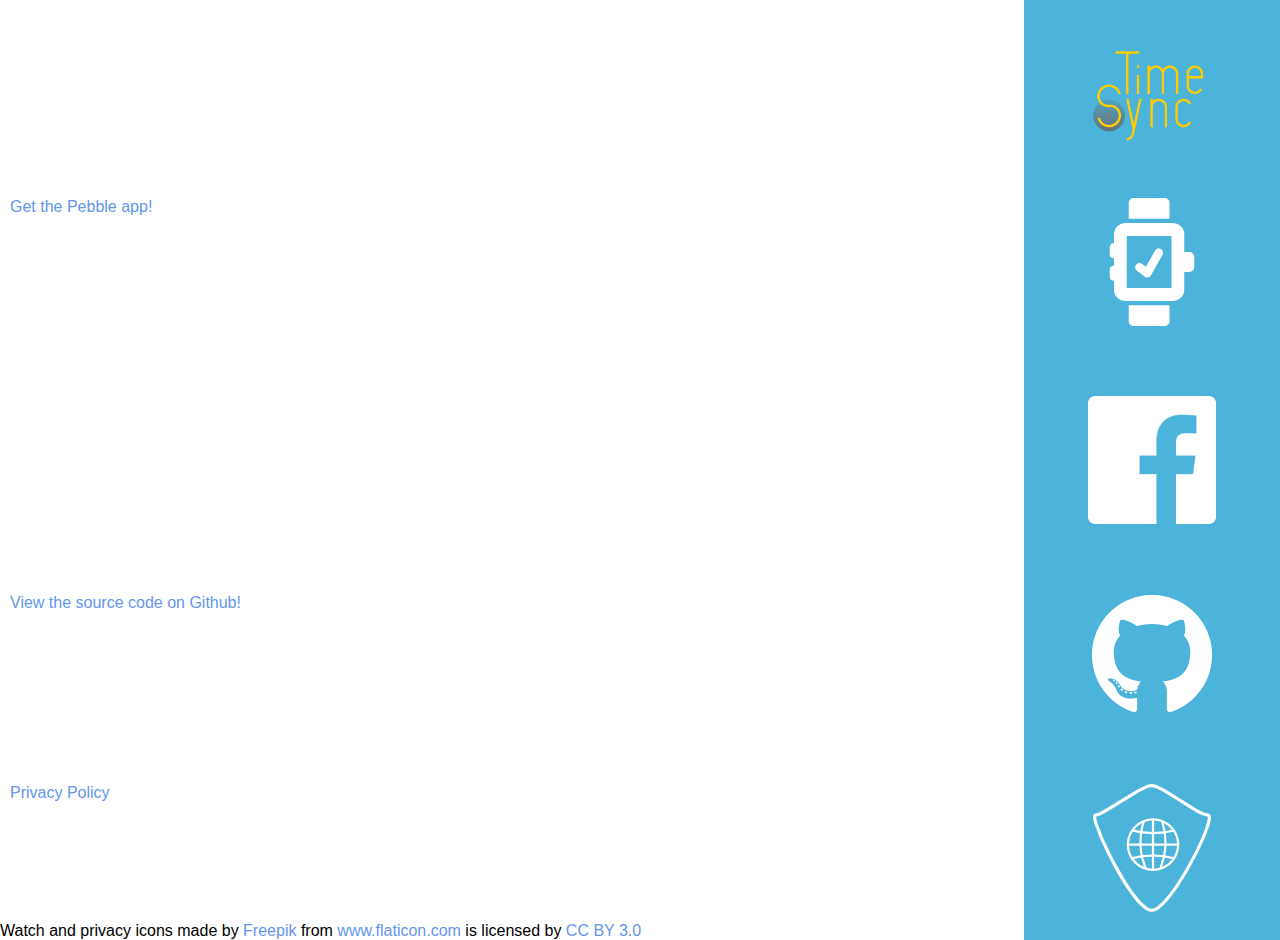
==== GAE/templates/index.html @ fa6ff8ce "Initial site landing page and privacy policy" ====
<!DOCTYPE html>
<html>
  <head>
    <meta charset="utf-8">
    <title>Time Sync</title>
    <link rel='stylesheet' type='text/css' href='resources/css/main.css'>
  </head>
  <body>
    <div class="container">
      <div class="main"></div>
      <div class="side"></div>
      <div class="row">
        <div class="cell"></div>
        <div class="cell">
          <div class="centre">
            <img src="resources/images/timeline_icon.png"/>
          </div>
        </div>
      </div>
      <div class="row">
        <div class="cell">
          <p><a href="#">Get the Pebble app!</a></p>
        </div>
        <div class="cell">
          <div class="centre">
            <img src="resources/images/watch.png"/>
          </div>
        </div>
      </div>
      <div class="row">
        <div class="cell">
        </div>
        <div class="cell">
        </div>
      </div>
      <div class="row">
        <div class="cell">
        </div>
        <div class="cell">
          <div class="centre">
            <img src="resources/images/fb_logo.png"/>
          </div>
        </div>
      </div>
      <div class="row">
        <div class="cell">
        </div>
        <div class="cell">
        </div>
      </div>
      <div class="row">
        <div class="cell">
          <p><a href="https://github.com/DanForever/TimeSync">View the source code on Github!</a></p>
        </div>
        <div class="cell">
          <div class="centre">
            <img src="resources/images/github.png"/>
          </div>
        </div>
      </div>
      <div class="row">
        <div class="cell">
        </div>
        <div class="cell">
        </div>
      </div>
      <div class="row">
        <div class="cell">
          <p><a href="privacy-policy/">Privacy Policy</a></p>
        </div>
        <div class="cell">
          <div class="centre">
            <img src="resources/images/privacy.png"/>
          </div>
        </div>
      </div>
      <div class="row-last">
        <div class="cell">
          Watch and privacy icons made by <a href="http://www.freepik.com" title="Freepik">Freepik</a> from <a href="http://www.flaticon.com" title="Flaticon">www.flaticon.com</a>             is licensed by <a href="http://creativecommons.org/licenses/by/3.0/" title="Creative Commons BY 3.0">CC BY 3.0</a>
        </div>
        <div class="cell">
        </div>
      </div>
    </div>
  </body>
</html>
---- GAE/templates/resources/css/main.css ----
@import url(../fonts/pfdindisplaypro-regular.woff);
@import url(../fonts/ptsans-regular.woff);

html, body
{
  height: 100%;
  font-family: 'PF DinDisplay Pro', sans-serif;
  font-weight: 300;
  margin: 0px;
}

a
{
  text-decoration: none;
  color:cornflowerblue;
}

a:hover
{
  color:deepskyblue;
}

p
{
  margin-top: 0px;
}

.container
{
  display: table;
  height: 100%;
  width: 100%;
}

.container .main
{
  display: table-column;
}

.container .side
{
  display: table-column;
  background-color: #4cb4db;
  width: 20%;
}

.centre
{
  width: 100%;
}

.centre img
{
  display: block;
  margin: auto;
}

.container .row, .container .row-last
{
  display: table-row;
}

.container .row .cell
{
  height: 30px;
  padding: 10px;
}

.container .row .cell
{
  display: table-cell;
  vertical-align: top;
}

.container .row-last .cell
{
  display: table-cell;
  vertical-align: bottom;
}
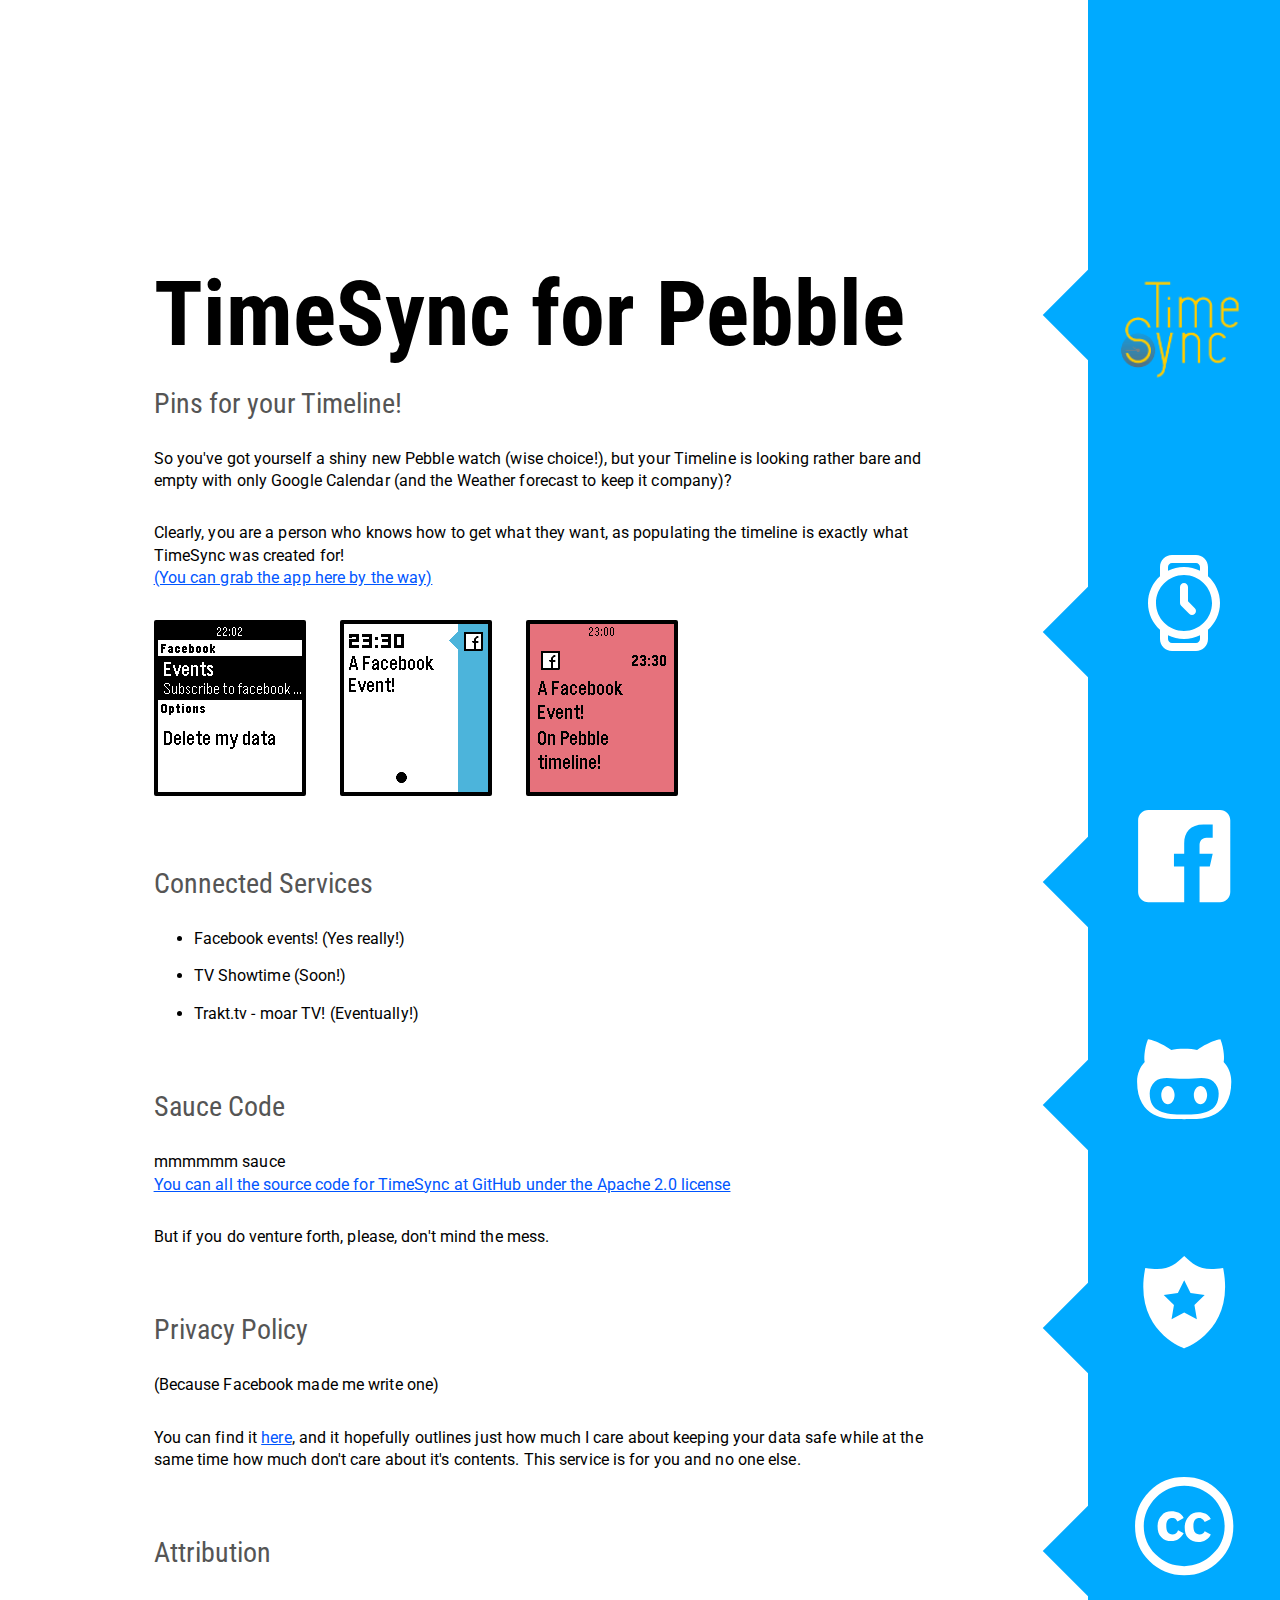
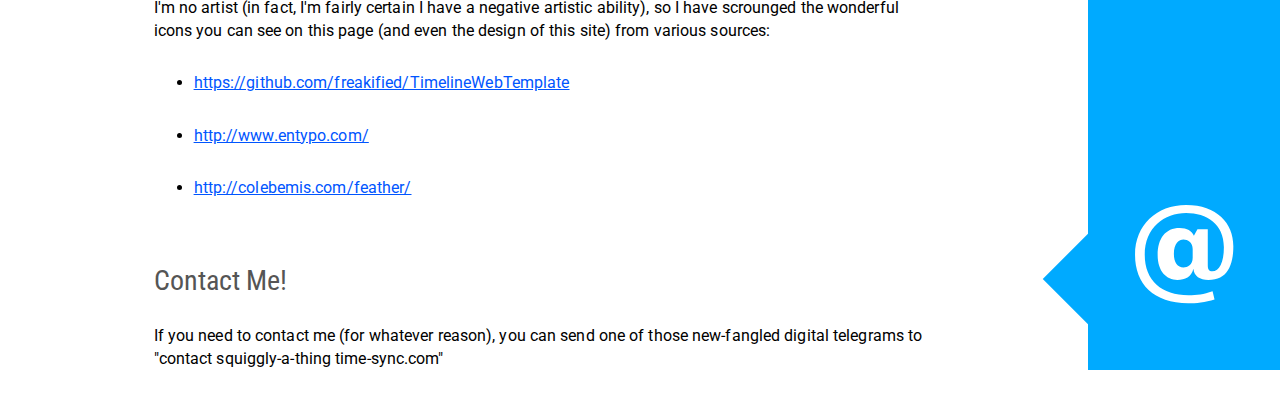
==== commit ef1907f7: "Updated the website to use freakified's TimelineWebTemplate" ====
--- a/GAE/templates/index.html
+++ b/GAE/templates/index.html
@@ -1,86 +1,97 @@
 <!DOCTYPE html>
 <html>
   <head>
-    <meta charset="utf-8">
-    <title>Time Sync</title>
-    <link rel='stylesheet' type='text/css' href='resources/css/main.css'>
+    <meta name="generator" content="HTML Tidy for HTML5 (experimental) for Windows https://github.com/w3c/tidy-html5/tree/c63cc39" />
+    <meta charset="utf-8" />
+    <title>TimeSync</title>
+    <link href='https://fonts.googleapis.com/css?family=Roboto+Condensed:400,700|Roboto:400,700,400italic,700italic' rel='stylesheet' type='text/css' />
+    <link rel='stylesheet' type='text/css' href='resources/css/style.css' />
+    <link rel='stylesheet' type='text/css' href='resources/css/animations.css' />
+    <script src="resources/js/jquery.js"></script>
+    <script src="resources/js/svg.js"></script>
+    <meta name="viewport" content="width=device-width, initial-scale=1.0" />
   </head>
   <body>
-    <div class="container">
-      <div class="main"></div>
-      <div class="side"></div>
-      <div class="row">
-        <div class="cell"></div>
-        <div class="cell">
-          <div class="centre">
-            <img src="resources/images/timeline_icon.png"/>
-          </div>
-        </div>
-      </div>
-      <div class="row">
-        <div class="cell">
-          <p><a href="#">Get the Pebble app!</a></p>
-        </div>
-        <div class="cell">
-          <div class="centre">
-            <img src="resources/images/watch.png"/>
-          </div>
-        </div>
-      </div>
-      <div class="row">
-        <div class="cell">
-        </div>
-        <div class="cell">
-        </div>
-      </div>
-      <div class="row">
-        <div class="cell">
-        </div>
-        <div class="cell">
-          <div class="centre">
-            <img src="resources/images/fb_logo.png"/>
-          </div>
-        </div>
-      </div>
-      <div class="row">
-        <div class="cell">
-        </div>
-        <div class="cell">
-        </div>
-      </div>
-      <div class="row">
-        <div class="cell">
-          <p><a href="https://github.com/DanForever/TimeSync">View the source code on Github!</a></p>
-        </div>
-        <div class="cell">
-          <div class="centre">
-            <img src="resources/images/github.png"/>
-          </div>
-        </div>
-      </div>
-      <div class="row">
-        <div class="cell">
-        </div>
-        <div class="cell">
-        </div>
-      </div>
-      <div class="row">
-        <div class="cell">
-          <p><a href="privacy-policy/">Privacy Policy</a></p>
-        </div>
-        <div class="cell">
-          <div class="centre">
-            <img src="resources/images/privacy.png"/>
-          </div>
-        </div>
-      </div>
-      <div class="row-last">
-        <div class="cell">
-          Watch and privacy icons made by <a href="http://www.freepik.com" title="Freepik">Freepik</a> from <a href="http://www.flaticon.com" title="Flaticon">www.flaticon.com</a>             is licensed by <a href="http://creativecommons.org/licenses/by/3.0/" title="Creative Commons BY 3.0">CC BY 3.0</a>
-        </div>
-        <div class="cell">
-        </div>
-      </div>
+    <div class="pin">
+      <img src="resources/images/timeline_icon.png" />
     </div>
+    <h1>TimeSync for Pebble</h1>
+    <h2>Pins for your Timeline!</h2>
+    <p>So you&#39;ve got yourself a shiny new Pebble watch (wise choice!), but your Timeline is looking rather bare and empty with only Google Calendar (and the Weather forecast to keep it company)?</p>
+    <p>Clearly, you are a person who knows how to get what they want, as populating the timeline is exactly what TimeSync was created for!
+    <br />
+    <a href="https://apps.getpebble.com/en_US/application/56009847ce8997bbc9000007">(You can grab the app here by the way)</a></p>
+    <div class="pin">
+      <a href="https://apps.getpebble.com/en_US/application/56009847ce8997bbc9000007">
+        <img class="svg" src="resources/images/feather/watch.svg" />
+      </a>
+    </div>
+    <p>
+    <img class="screenshot" width="144" height="168" src="resources/images/screenshots/1.png" alt="The TimeSync app itself" /> 
+    <img class="screenshot" width="144" height="168" src="resources/images/screenshots/2.png" alt="A Pin Generated by TimeSync" /> 
+    <img class="screenshot" width="144" height="168" src="resources/images/screenshots/3.png" alt="A more detailed view of the pin" /></p>
+    <br />
+    <br />
+    <div class="pin entypo">
+      <img class="svg" src="resources/images/entypo/facebook.svg" />
+    </div>
+    <h2>Connected Services</h2>
+    <ul>
+      <li>Facebook events! (Yes really!)</li>
+      <li>TV Showtime (Soon!)</li>
+      <li>Trakt.tv - moar TV! (Eventually!)</li>
+    </ul>
+    <br />
+    <br />
+    <div class="pin entypo">
+      <a href="https://github.com/DanForever/TimeSync">
+        <img class="svg" src="resources/images/entypo/github.svg" />
+      </a>
+    </div>
+    <h2>Sauce Code</h2>
+    <p>mmmmmm sauce
+    <br />
+    <a href="https://github.com/DanForever/TimeSync">You can all the source code for TimeSync at GitHub under the Apache 2.0 license</a></p>
+    <p>But if you do venture forth, please, don&#39;t mind the mess.</p>
+    <br />
+    <br />
+    <div class="pin entypo">
+      <a href="privacy-policy/">
+        <img class="svg" src="resources/images/entypo/shield.svg" />
+      </a>
+    </div>
+    <h2>Privacy Policy</h2>
+    <p>(Because Facebook made me write one)</p>
+    <p>You can find it 
+    <a href="privacy-policy/">here</a>, and it hopefully outlines just how much I care about keeping your data safe while at the same time how much don&#39;t care about it&#39;s contents. This service is for you and no one else.</p>
+    <br />
+    <br />
+    <div class="pin entypo">
+      <img class="svg" src="resources/images/entypo/creative-commons.svg" />
+    </div>
+    <h2>Attribution</h2>
+    <p>I&#39;m no artist (in fact, I&#39;m fairly certain I have a negative artistic ability), so I have scrounged the wonderful icons you can see on this page (and even the design of this site) from various sources:</p>
+    <ul>
+      <li>
+        <a href="https://github.com/freakified/TimelineWebTemplate">https://github.com/freakified/TimelineWebTemplate</a>
+      </li>
+    </ul>
+    <ul>
+      <li>
+        <a href="http://www.entypo.com/">http://www.entypo.com/</a>
+      </li>
+    </ul>
+    <ul>
+      <li>
+        <a href="http://colebemis.com/feather/">http://colebemis.com/feather/</a>
+      </li>
+    </ul>
+    <br />
+    <br />
+    <div class="pin entypo">
+      <img class="svg" src="resources/images/entypo/email.svg" />
+    </div>
+    <h2>Contact Me!</h2>
+    <p>If you need to contact me (for whatever reason), you can send one of those new-fangled digital telegrams to &quot;contact squiggly-a-thing time-sync.com&quot;</p>
   </body>
 </html>
--- a/GAE/templates/resources/css/style.css
+++ b/GAE/templates/resources/css/style.css
@@ -0,0 +1,134 @@
+body {
+  font-family: Roboto, Helvetica, Arial, sans-serif;
+  font-weight: normal;
+  margin: 0;
+  width: 100%;
+  height: 100%;
+  min-height: 100vh;
+  position: relative;
+  box-sizing: border-box;
+  border-right: 15vw solid #00AAFF;
+  padding: 0 12vw;
+  overflow-x: hidden;
+}
+
+@media (max-width: 1000px) {
+  body {
+    padding: 0 10vw;
+  }
+}
+
+@media (max-width: 640px) {
+  body {
+    padding: 0 5vw;
+  }
+}
+
+/* headings */
+
+h1, h2, h3, h4, h5, h6, p, blockquote, pre, ul, ol, dl, figure {
+  margin-bottom: 30px;
+  margin-top: 0;
+}
+
+h1, h2, h3, h4, h5, h6 {
+  font-family: "Roboto Condensed";
+  font-weight: 700;
+  line-height: 1;
+}
+
+h1 {
+  font-weight: 700;
+  /*font-size: 76px;*/
+  font-size: 7vw;
+}
+
+h2 {
+  font-size: 28px;
+  font-weight: 400;
+  color: #555555;
+}
+
+/* timeline "pin" styles */
+
+.pin {
+  position: absolute;
+  margin: -6vw 0 -6vw 0;
+  width: 15vw;
+  right: -15vw;
+  border-top: 12px solid transparent;
+  z-index: 1;
+  text-align: center;
+  background-color: #00AAFF;
+}
+
+svg path {
+  fill: white !important;
+}
+
+.entypo svg {
+	width: 8vw;
+}
+
+.pin > img {
+  width: 12vw;
+}
+
+.pin::after {
+  content: '';
+  position: absolute;
+  left: -2.5vw;
+  z-index: -1;
+  top: 3.5vw;
+  width: 5vw;
+  height: 5vw;
+  background-color: #00AAFF;
+  -webkit-transform: rotate(45deg);
+  transform: rotate(45deg);
+}
+
+/* paragraph text */
+p, blockquote, pre, ul, ol, li, dl, figure {
+  letter-spacing: 0.1px;
+  line-height: 1.4;
+}
+
+.screenshot {
+  border: 4px solid black;
+  border-radius: 2px;
+  margin-right: 30px;
+}
+
+li {
+  margin-bottom: 15px;
+}
+
+/* links */
+a:link {
+  color: #0055FF; /* GColorBlueMoon */
+}
+
+a:visited {
+  color: #5555AA; /* GColorLiberty */
+}
+
+/* code */
+code {
+  font-family: Consolas, Menlo, Monaco, monospace;
+  display: block;
+  white-space: pre-line;
+  padding: 10px;
+  border: 2px solid #AAAAAA;
+  border-radius: 3px;
+  margin: 15px 0;
+}
+
+/* special styles for the first pin and title */
+h1:first-of-type {
+  padding-top: 30vh;
+}
+
+.pin:first-of-type {
+  top: calc(30vh + 3.5vw);
+  border-top: 0 none;
+}
--- a/GAE/templates/resources/css/animations.css
+++ b/GAE/templates/resources/css/animations.css
@@ -0,0 +1,73 @@
+
+/* timeline introduction animation */
+body:after {
+  content: '';
+  position: absolute;
+  top: 0;
+  right: 0;
+  height: 100vh;
+  background-color: #00AAFF;
+  -webkit-animation-iteration-count: 1;
+          animation-iteration-count: 1;
+  -webkit-animation-duration: .5s;
+          animation-duration: .5s;
+  -webkit-animation-name: timeline_intro;
+          animation-name: timeline_intro;
+}
+
+@-webkit-keyframes timeline_intro {
+  0%, 30% {
+    width: 100%;
+  }
+  100% {
+    width: 0;
+  }
+}
+
+@keyframes timeline_intro {
+  0%, 30% {
+    width: 100%;
+  }
+  100% {
+    width: 0;
+  }
+}
+
+/* content introduction animation */
+
+body > * {
+  -webkit-animation-iteration-count: 1;
+          animation-iteration-count: 1;
+  -webkit-animation-duration: 1s;
+          animation-duration: 1s;
+  -webkit-animation-fill-mode: forwards;
+          animation-fill-mode: forwards;
+  -webkit-animation-name: content_intro;
+          animation-name: content_intro;
+}
+
+@-webkit-keyframes content_intro {
+  0%, 50% {
+    opacity: 0;
+    -webkit-transform: translateY(100px);
+            transform: translateY(100px);
+  }
+  100% {
+    opacity: 1;
+    -webkit-transform: translateY(0);
+            transform: translateY(0);
+  }
+}
+
+@keyframes content_intro {
+  0%, 50% {
+    opacity: 0;
+    -webkit-transform: translateY(100px);
+            transform: translateY(100px);
+  }
+  100% {
+    opacity: 1;
+    -webkit-transform: translateY(0);
+            transform: translateY(0);
+  }
+}
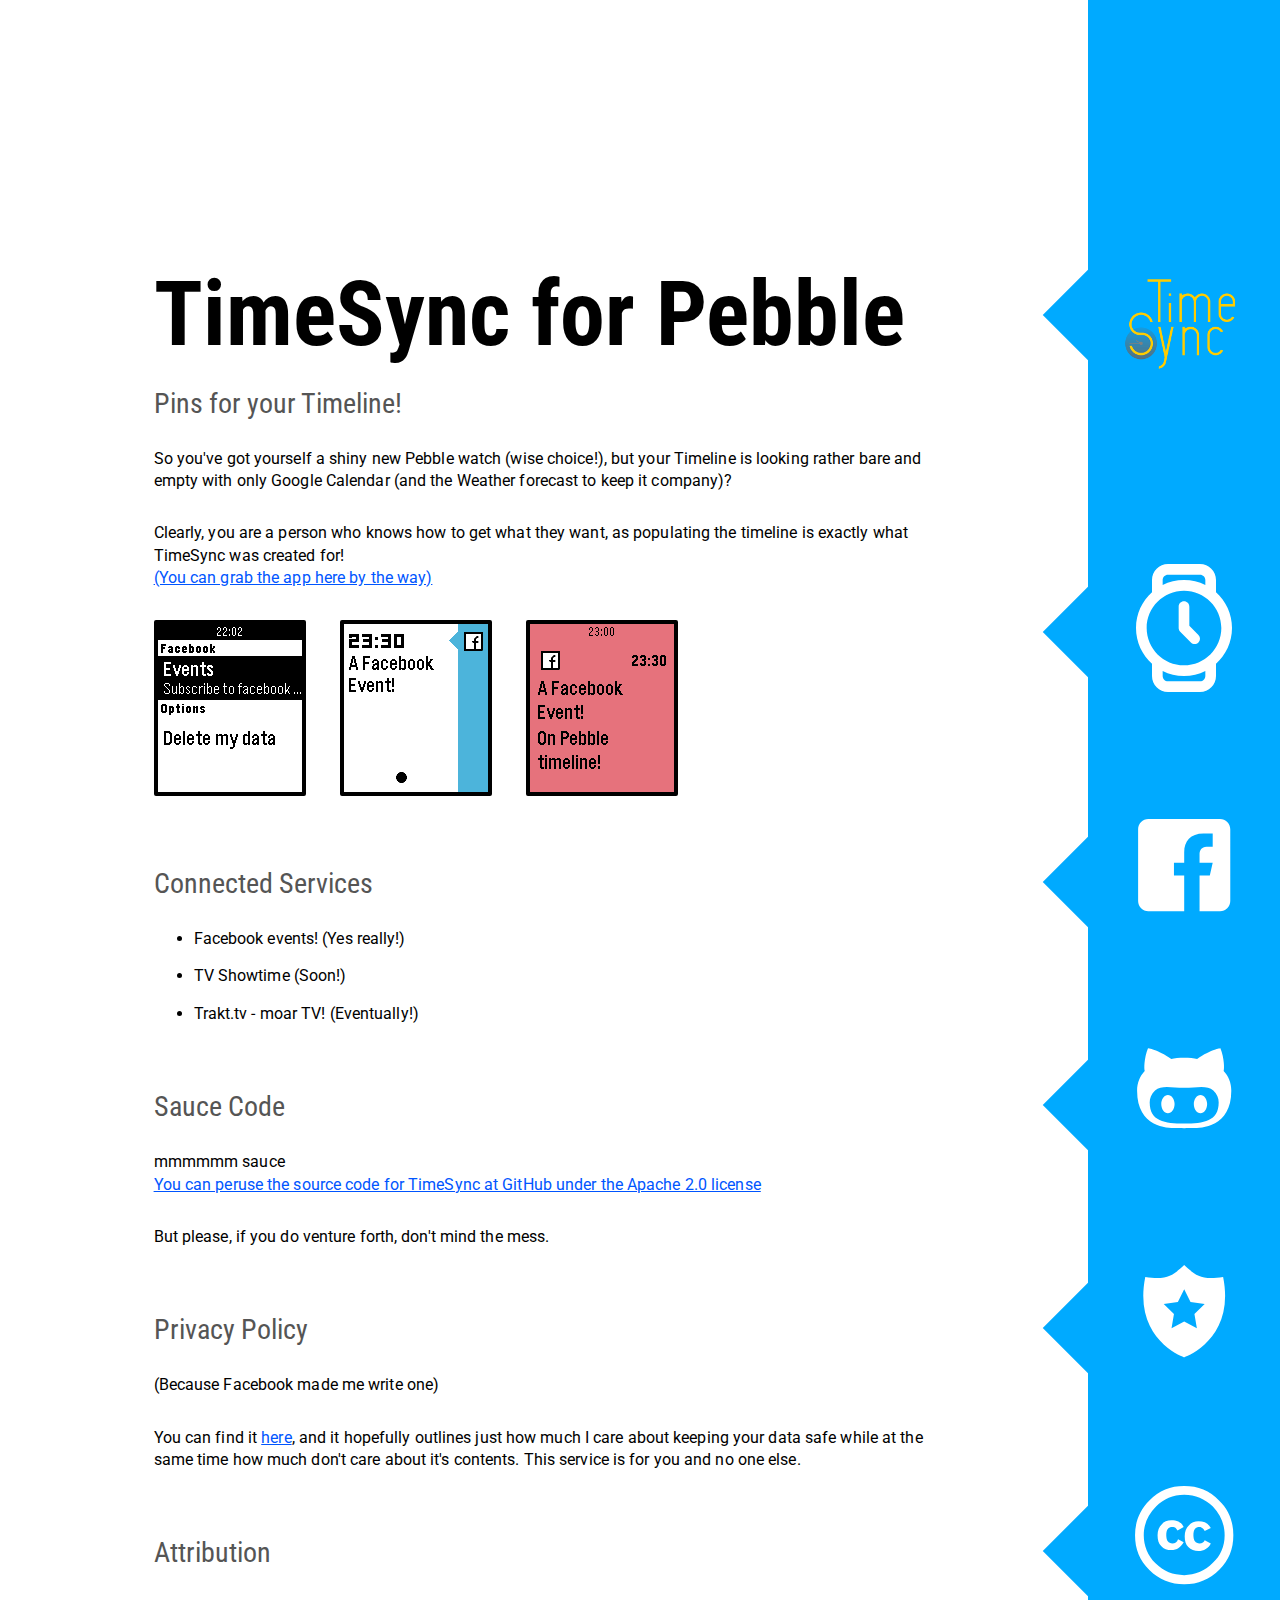
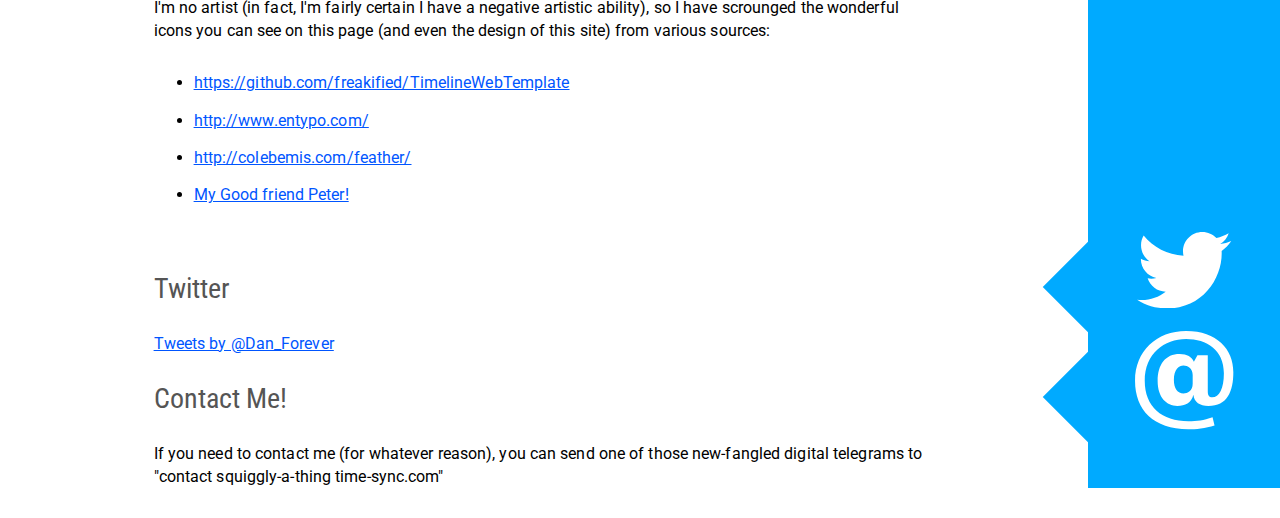
==== commit 6af177e4: "Fixes to the website" ====
--- a/GAE/templates/index.html
+++ b/GAE/templates/index.html
@@ -21,7 +21,7 @@
     <p>Clearly, you are a person who knows how to get what they want, as populating the timeline is exactly what TimeSync was created for!
     <br />
     <a href="https://apps.getpebble.com/en_US/application/56009847ce8997bbc9000007">(You can grab the app here by the way)</a></p>
-    <div class="pin">
+    <div class="pin feather">
       <a href="https://apps.getpebble.com/en_US/application/56009847ce8997bbc9000007">
         <img class="svg" src="resources/images/feather/watch.svg" />
       </a>
@@ -51,8 +51,8 @@
     <h2>Sauce Code</h2>
     <p>mmmmmm sauce
     <br />
-    <a href="https://github.com/DanForever/TimeSync">You can all the source code for TimeSync at GitHub under the Apache 2.0 license</a></p>
-    <p>But if you do venture forth, please, don&#39;t mind the mess.</p>
+    <a href="https://github.com/DanForever/TimeSync">You can peruse the source code for TimeSync at GitHub under the Apache 2.0 license</a></p>
+    <p>But please, if you do venture forth, don&#39;t mind the mess.</p>
     <br />
     <br />
     <div class="pin entypo">
@@ -75,19 +75,28 @@
       <li>
         <a href="https://github.com/freakified/TimelineWebTemplate">https://github.com/freakified/TimelineWebTemplate</a>
       </li>
-    </ul>
-    <ul>
       <li>
         <a href="http://www.entypo.com/">http://www.entypo.com/</a>
       </li>
-    </ul>
-    <ul>
       <li>
         <a href="http://colebemis.com/feather/">http://colebemis.com/feather/</a>
+      </li>
+      <li>
+        <a href="https://twitter.com/peetdesign">My Good friend Peter!</a>
       </li>
     </ul>
     <br />
     <br />
+    <div class="pin entypo">
+      <a href="https://twitter.com/Dan_Forever">
+        <img class="svg" src="resources/images/entypo/twitter.svg" />
+      </a>
+    </div>
+    <h2>Twitter</h2>
+    <p>
+      <a class="twitter-timeline" href="https://twitter.com/Dan_Forever" data-widget-id="663012780354740224">Tweets by @Dan_Forever</a>
+      <script>!function(d,s,id){var js,fjs=d.getElementsByTagName(s)[0],p=/^http:/.test(d.location)?'http':'https';if(!d.getElementById(id)){js=d.createElement(s);js.id=id;js.src=p+"://platform.twitter.com/widgets.js";fjs.parentNode.insertBefore(js,fjs);}}(document,"script","twitter-wjs");</script>
+    </p>
     <div class="pin entypo">
       <img class="svg" src="resources/images/entypo/email.svg" />
     </div>
--- a/GAE/templates/resources/css/style.css
+++ b/GAE/templates/resources/css/style.css
@@ -66,12 +66,18 @@
   fill: white !important;
 }
 
+.pin svg
+{
+	margin-top: 1vh;
+}
+
+.feather svg {
+	width: 10vw;
+	height: 10vw;
+}
+
 .entypo svg {
 	width: 8vw;
-}
-
-.pin > img {
-  width: 12vw;
 }
 
 .pin::after {
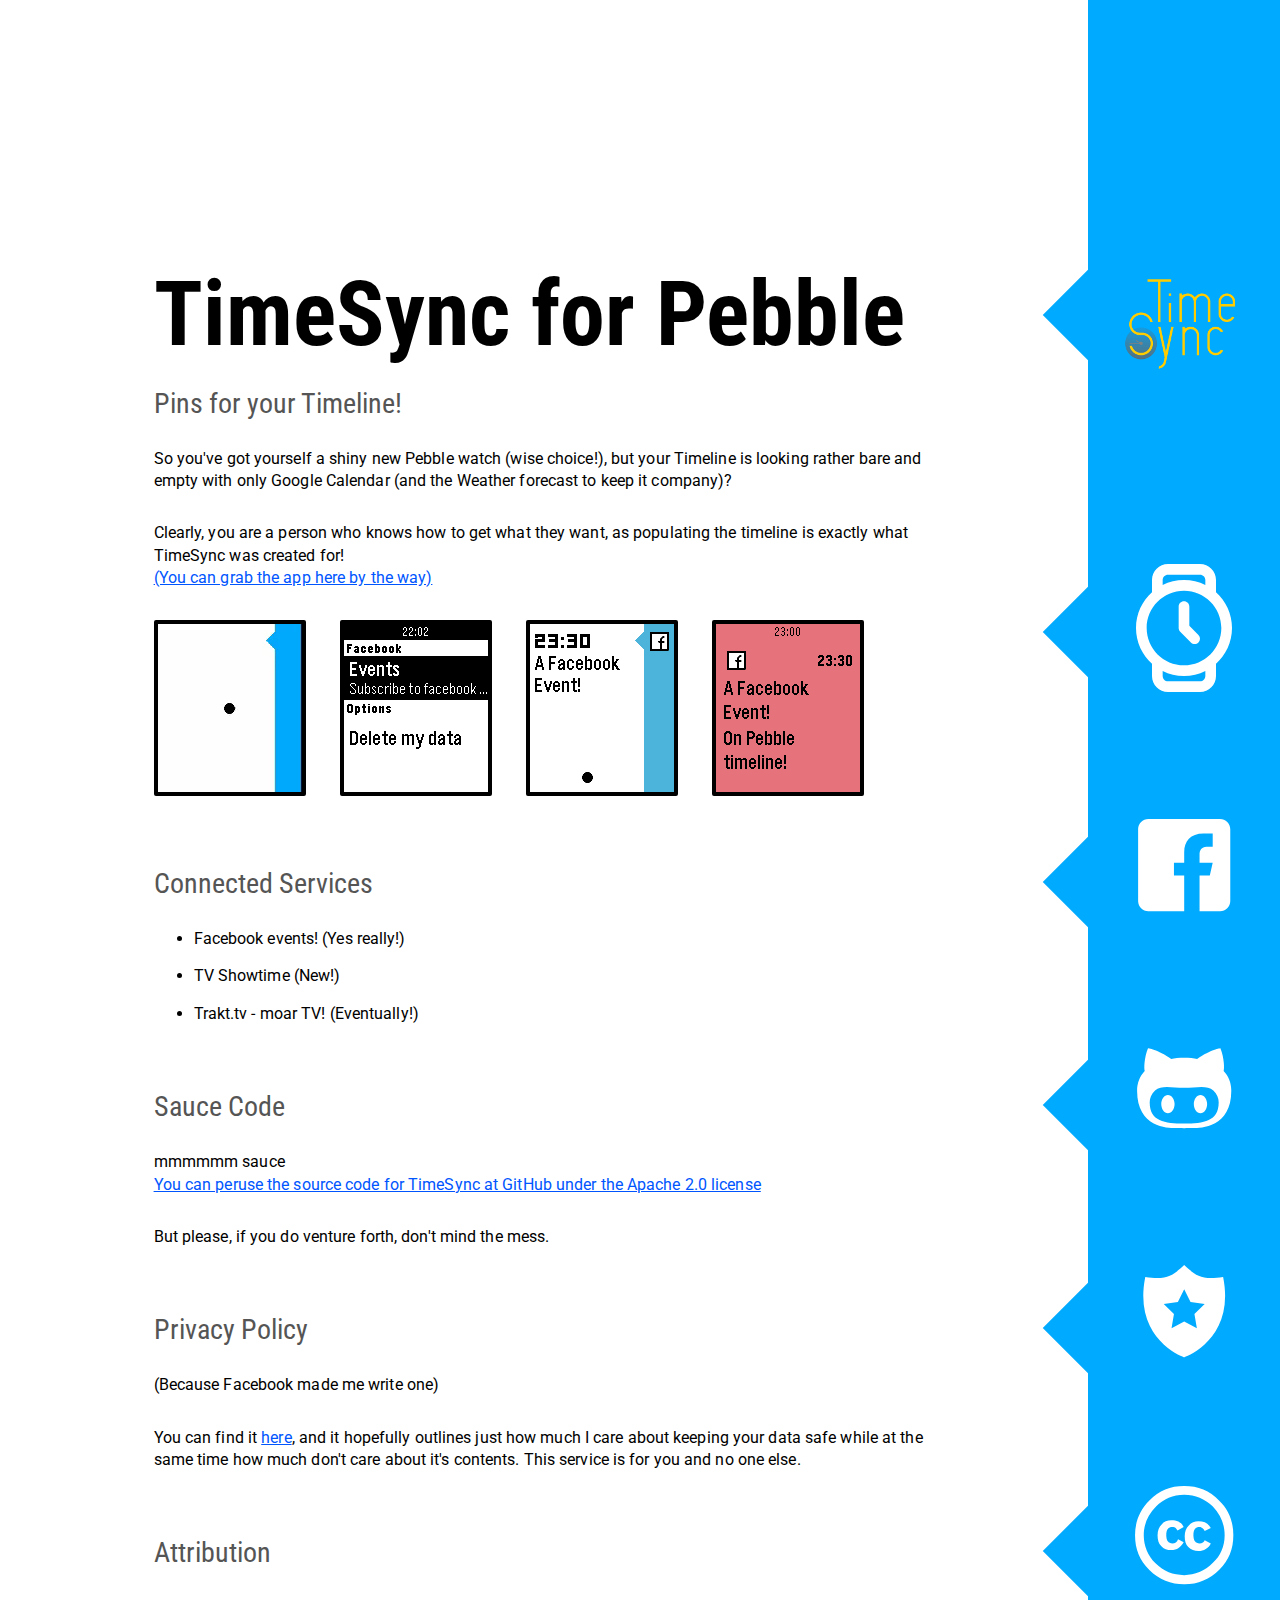
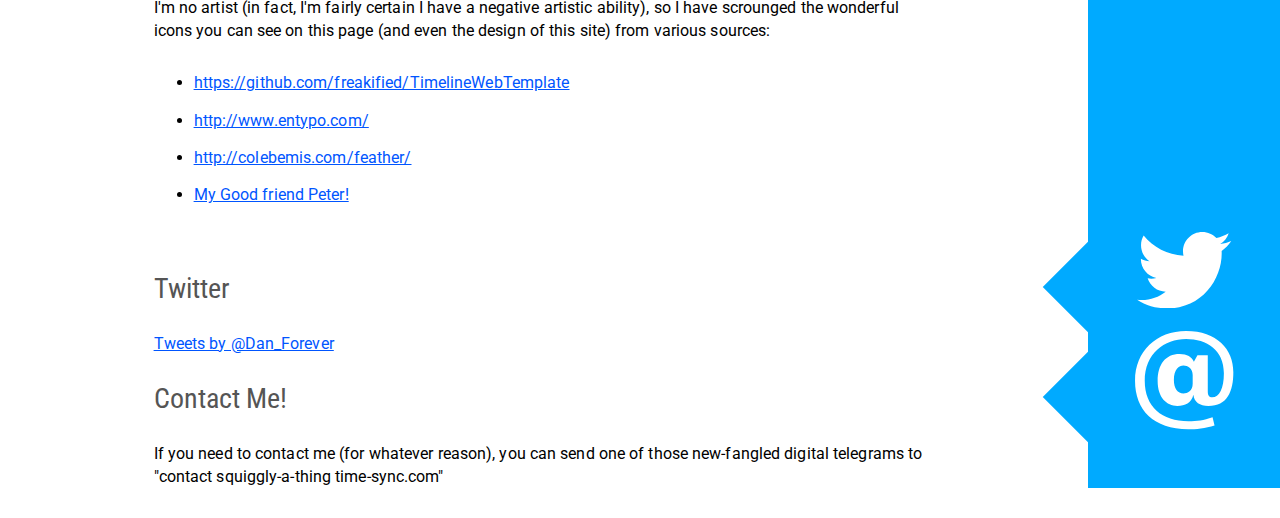
==== commit 1b727f09: "Updated website with TVShow Time" ====
--- a/GAE/templates/index.html
+++ b/GAE/templates/index.html
@@ -27,6 +27,10 @@
       </a>
     </div>
     <p>
+    <video class="screenshot" width="144" height="168" loop autoplay>
+      <source src="resources/video/tvshowtime.mp4" type="video/mp4">
+      Your browser does not support the video tag.
+    </video>
     <img class="screenshot" width="144" height="168" src="resources/images/screenshots/1.png" alt="The TimeSync app itself" /> 
     <img class="screenshot" width="144" height="168" src="resources/images/screenshots/2.png" alt="A Pin Generated by TimeSync" /> 
     <img class="screenshot" width="144" height="168" src="resources/images/screenshots/3.png" alt="A more detailed view of the pin" /></p>
@@ -38,7 +42,7 @@
     <h2>Connected Services</h2>
     <ul>
       <li>Facebook events! (Yes really!)</li>
-      <li>TV Showtime (Soon!)</li>
+      <li>TV Showtime (New!)</li>
       <li>Trakt.tv - moar TV! (Eventually!)</li>
     </ul>
     <br />
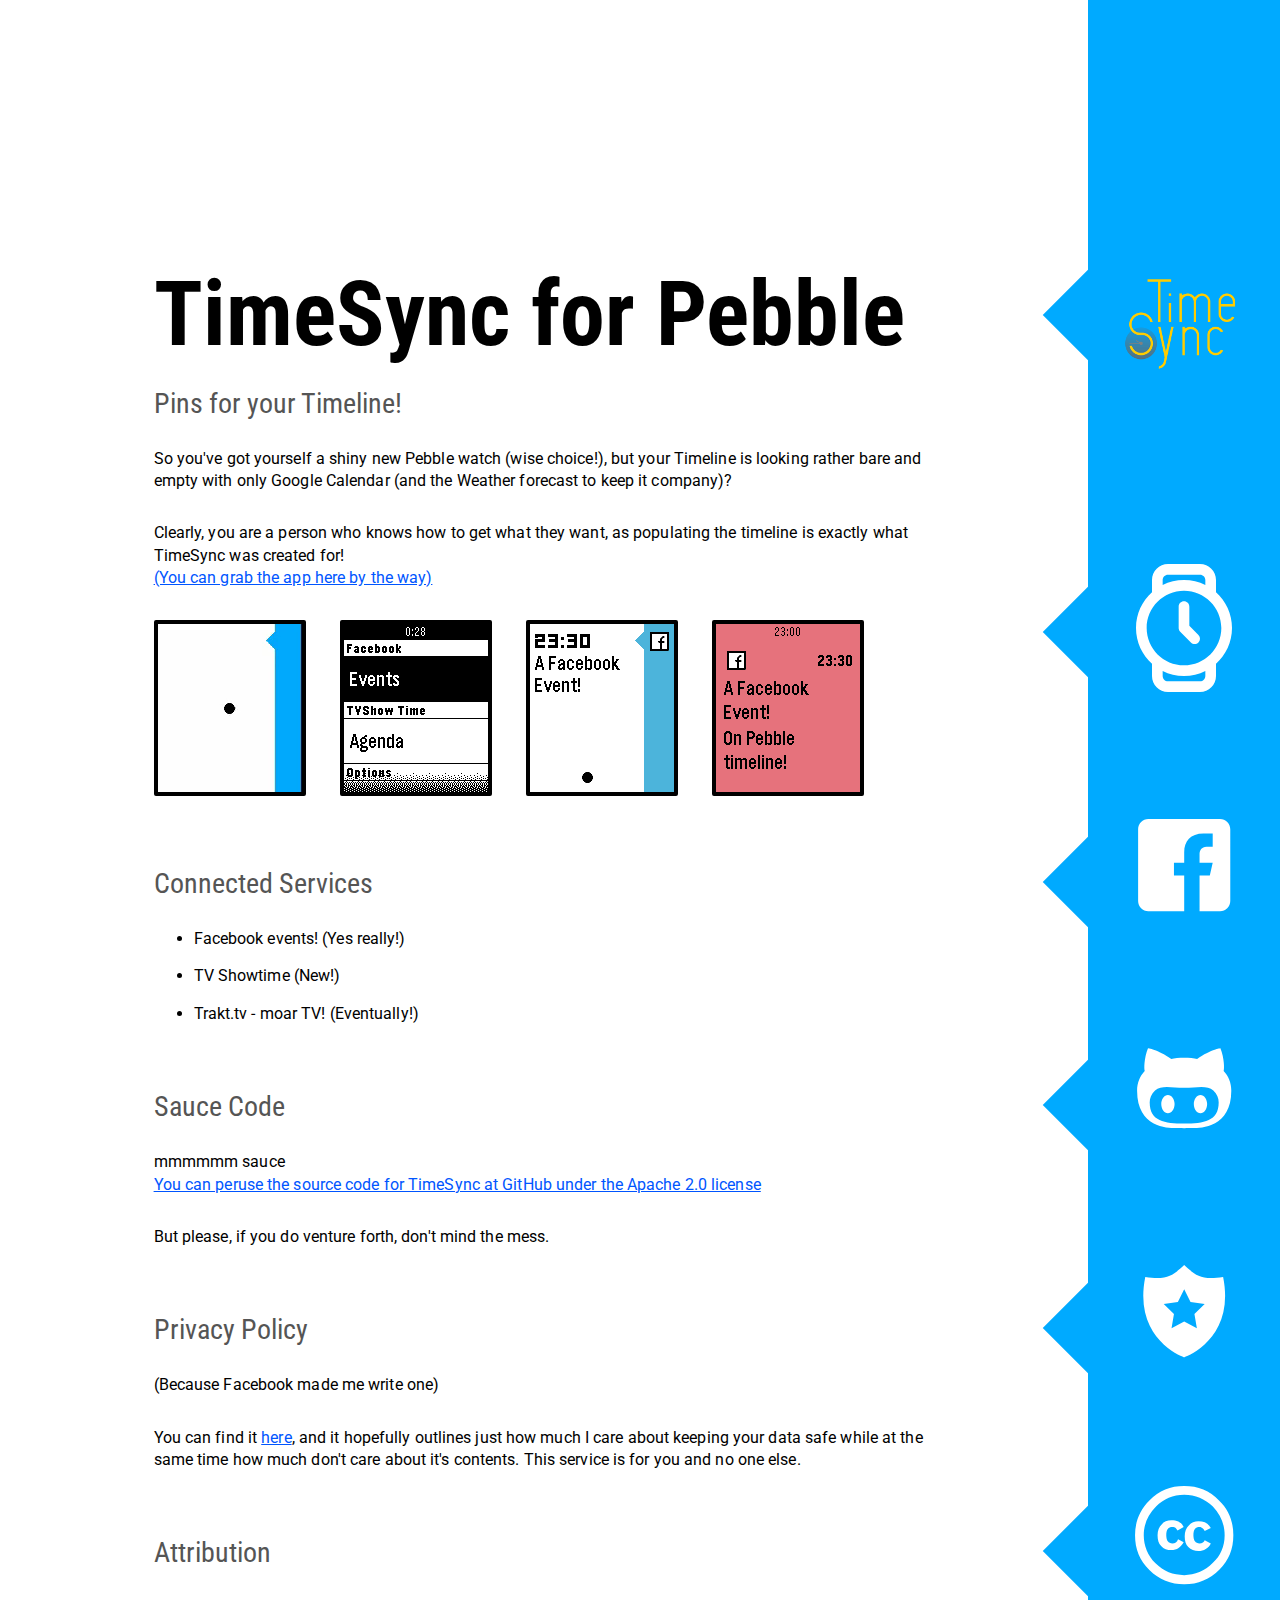
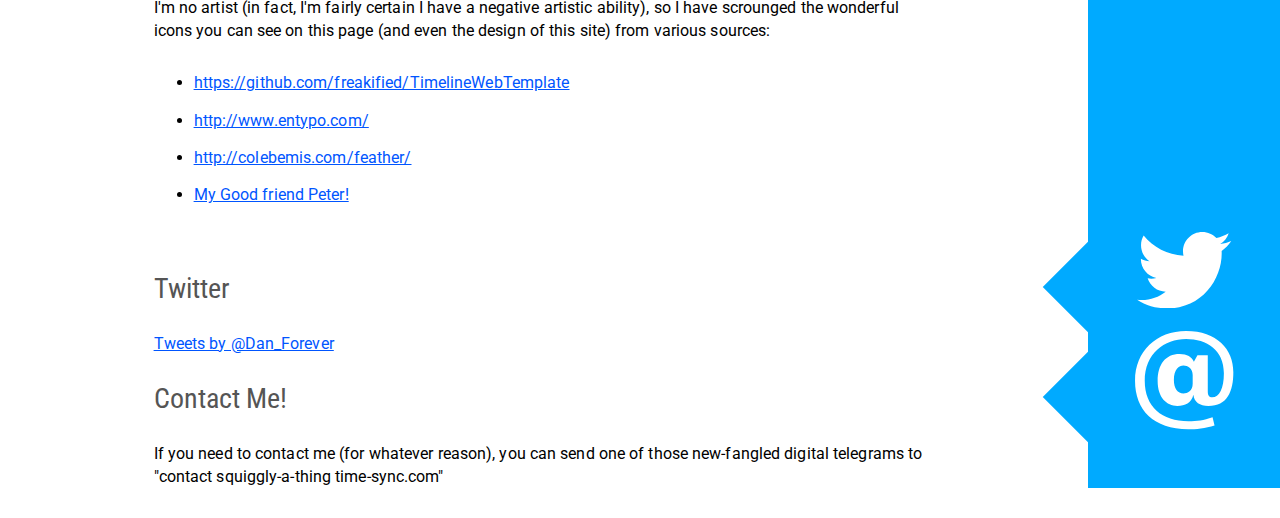
==== commit f686753b: "Massive handler/app refactor" ====
--- a/GAE/templates/index.html
+++ b/GAE/templates/index.html
@@ -12,6 +12,15 @@
     <meta name="viewport" content="width=device-width, initial-scale=1.0" />
   </head>
   <body>
+    <script>
+    (function(i,s,o,g,r,a,m){i['GoogleAnalyticsObject']=r;i[r]=i[r]||function(){
+    (i[r].q=i[r].q||[]).push(arguments)},i[r].l=1*new Date();a=s.createElement(o),
+    m=s.getElementsByTagName(o)[0];a.async=1;a.src=g;m.parentNode.insertBefore(a,m)
+    })(window,document,'script','//www.google-analytics.com/analytics.js','ga');
+    
+    ga('create', 'UA-70241767-1', 'auto');
+    ga('send', 'pageview');
+    </script>
     <div class="pin">
       <img src="resources/images/timeline_icon.png" />
     </div>
--- a/GAE/templates/resources/css/style.css
+++ b/GAE/templates/resources/css/style.css
@@ -138,3 +138,14 @@
   top: calc(30vh + 3.5vw);
   border-top: 0 none;
 }
+
+tr:first-of-type  td{
+  background: lightcoral;
+}
+
+td {
+  background: lightsalmon;
+  padding-left: 3px;
+  padding-right: 3px;
+}
+
